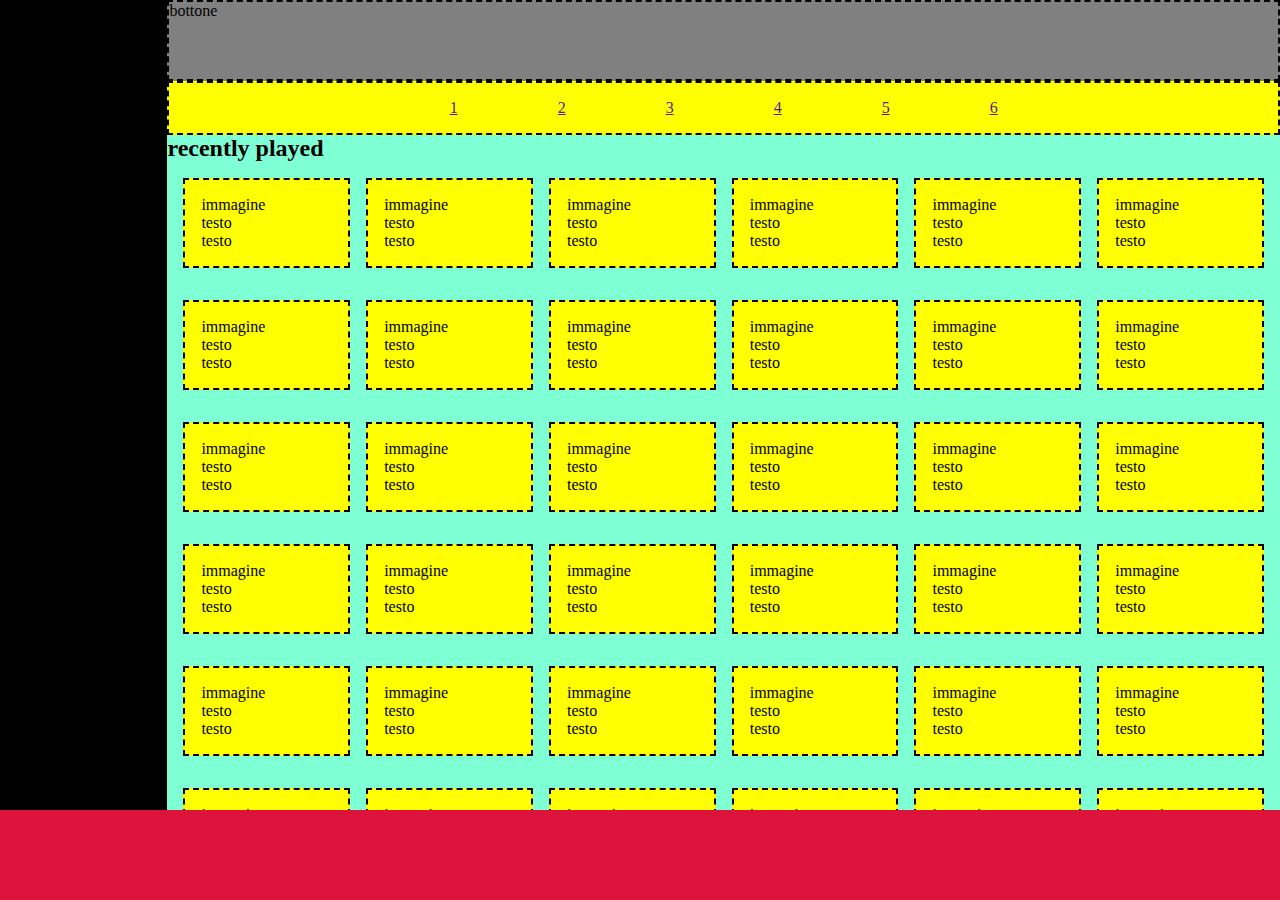
==== index.html @ cde6e920 "test scroolbar" ====
<!DOCTYPE html>
<html lang="en">
<head>
    <meta charset="UTF-8">
    <meta name="viewport" content="width=device-width, initial-scale=1.0">
    <title>spotify</title>
    <link rel="stylesheet" href="style.css">
</head>
<body>
    <main>
        <div class="container-big">
            <div class="container-left debug">
                menu left
            </div>

            <div class="container-top">
                <div class="btn-area debug"> bottone</div>
                <div class="link-area debug">
                    <a href="">1</a>
                    <a href="">2</a>
                    <a href="">3</a>
                    <a href="">4</a>
                    <a href="">5</a>
                    <a href="">6</a>
                </div>
                <h2>recently played</h2>
                <div class="container-cards">
                    <div class="card debug">
                        <div>immagine</div>
                        <p>testo</p>
                        <p>testo</p>
                    </div>
                    <div class="card debug">
                        <div>immagine</div>
                        <p>testo</p>
                        <p>testo</p>
                    </div>
                    <div class="card debug">
                        <div>immagine</div>
                        <p>testo</p>
                        <p>testo</p>
                    </div>
                    <div class="card debug">
                        <div>immagine</div>
                        <p>testo</p>
                        <p>testo</p>
                    </div>
                    <div class="card debug">
                        <div>immagine</div>
                        <p>testo</p>
                        <p>testo</p>
                    </div>
                    
                    <div class="card debug">
                        <div>immagine</div>
                        <p>testo</p>
                        <p>testo</p>
                    </div>

                </div>


                <!-- test -->
                <div class="container-cards">
                    <div class="card debug">
                        <div>immagine</div>
                        <p>testo</p>
                        <p>testo</p>
                    </div>
                    <div class="card debug">
                        <div>immagine</div>
                        <p>testo</p>
                        <p>testo</p>
                    </div>
                    <div class="card debug">
                        <div>immagine</div>
                        <p>testo</p>
                        <p>testo</p>
                    </div>
                    <div class="card debug">
                        <div>immagine</div>
                        <p>testo</p>
                        <p>testo</p>
                    </div>
                    <div class="card debug">
                        <div>immagine</div>
                        <p>testo</p>
                        <p>testo</p>
                    </div>
                    
                    <div class="card debug">
                        <div>immagine</div>
                        <p>testo</p>
                        <p>testo</p>
                    </div>

                </div>
                <div class="container-cards">
                    <div class="card debug">
                        <div>immagine</div>
                        <p>testo</p>
                        <p>testo</p>
                    </div>
                    <div class="card debug">
                        <div>immagine</div>
                        <p>testo</p>
                        <p>testo</p>
                    </div>
                    <div class="card debug">
                        <div>immagine</div>
                        <p>testo</p>
                        <p>testo</p>
                    </div>
                    <div class="card debug">
                        <div>immagine</div>
                        <p>testo</p>
                        <p>testo</p>
                    </div>
                    <div class="card debug">
                        <div>immagine</div>
                        <p>testo</p>
                        <p>testo</p>
                    </div>
                    
                    <div class="card debug">
                        <div>immagine</div>
                        <p>testo</p>
                        <p>testo</p>
                    </div>

                </div>
                <div class="container-cards">
                    <div class="card debug">
                        <div>immagine</div>
                        <p>testo</p>
                        <p>testo</p>
                    </div>
                    <div class="card debug">
                        <div>immagine</div>
                        <p>testo</p>
                        <p>testo</p>
                    </div>
                    <div class="card debug">
                        <div>immagine</div>
                        <p>testo</p>
                        <p>testo</p>
                    </div>
                    <div class="card debug">
                        <div>immagine</div>
                        <p>testo</p>
                        <p>testo</p>
                    </div>
                    <div class="card debug">
                        <div>immagine</div>
                        <p>testo</p>
                        <p>testo</p>
                    </div>
                    
                    <div class="card debug">
                        <div>immagine</div>
                        <p>testo</p>
                        <p>testo</p>
                    </div>

                </div>
                <div class="container-cards">
                    <div class="card debug">
                        <div>immagine</div>
                        <p>testo</p>
                        <p>testo</p>
                    </div>
                    <div class="card debug">
                        <div>immagine</div>
                        <p>testo</p>
                        <p>testo</p>
                    </div>
                    <div class="card debug">
                        <div>immagine</div>
                        <p>testo</p>
                        <p>testo</p>
                    </div>
                    <div class="card debug">
                        <div>immagine</div>
                        <p>testo</p>
                        <p>testo</p>
                    </div>
                    <div class="card debug">
                        <div>immagine</div>
                        <p>testo</p>
                        <p>testo</p>
                    </div>
                    
                    <div class="card debug">
                        <div>immagine</div>
                        <p>testo</p>
                        <p>testo</p>
                    </div>

                </div>
                <div class="container-cards">
                    <div class="card debug">
                        <div>immagine</div>
                        <p>testo</p>
                        <p>testo</p>
                    </div>
                    <div class="card debug">
                        <div>immagine</div>
                        <p>testo</p>
                        <p>testo</p>
                    </div>
                    <div class="card debug">
                        <div>immagine</div>
                        <p>testo</p>
                        <p>testo</p>
                    </div>
                    <div class="card debug">
                        <div>immagine</div>
                        <p>testo</p>
                        <p>testo</p>
                    </div>
                    <div class="card debug">
                        <div>immagine</div>
                        <p>testo</p>
                        <p>testo</p>
                    </div>
                    
                    <div class="card debug">
                        <div>immagine</div>
                        <p>testo</p>
                        <p>testo</p>
                    </div>

                </div>

                <!-- test -->
            </div>
        </div>
        <div class="container-toolbar"></div>
    </main>
    
</body>
</html>
---- style.css ----
/* general */

*{
    margin: 0%;
    padding: 0%;
    box-sizing: border-box;
    }

    main{
        height: 100vh;
        width: 100%;
        background-color: black;
    }

    .debug{
        border: dashed 2px;
        background-color: yellow;
    }

    .container-big{
        display: flex;
        height: 90%;
        width: 100%;
        background-color: aquamarine;

    }

    .container-left{
        width: 15%;
        height: 100%;
        background-color: black;
    }

    .container-top{
        width: 100%;
        max-height: 100%;
        overflow-y: scroll;
    }

    

    .btn-area{
        height: 10%;
        width: 100%;
        background-color: grey;
    }

    .link-area{
       padding: 1rem;
       text-align: center;
    }

    a{
        padding: 1rem 3rem;
    }


    /* sezione card */

    .container-cards{
        width: 100%;
        padding: 1rem;
        display: flex;
        gap: 1rem;
    }

    .card{
        padding: 1rem;
        width:calc(100% / 6);
    }

    .container-toolbar{
        height: 10%;
        width: 100%;
        background-color: crimson;
    }
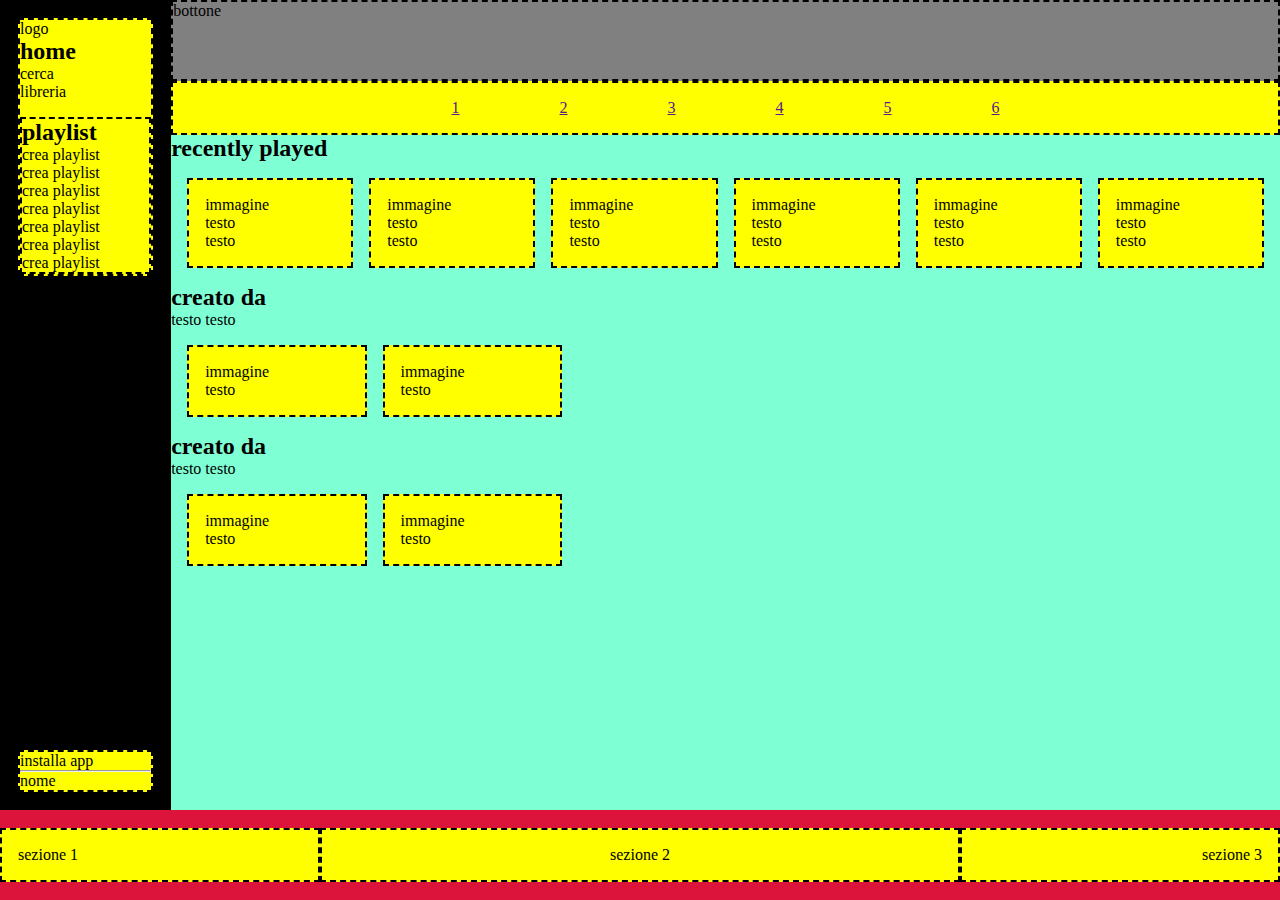
==== commit 9275f4b7: "fine struttura a blocchi desktop" ====
--- a/index.html
+++ b/index.html
@@ -9,10 +9,36 @@
 <body>
     <main>
         <div class="container-big">
-            <div class="container-left debug">
-                menu left
+            <!-- contenitore sx -->
+            <div class="container-left debug"> 
+                              
+                <div class="home debug"> 
+                    <div>logo</div>                   
+                    <h2>home</h2>
+                    <p>cerca</p>
+                    <p>libreria</p>
+                
+
+                <div class="playlist debug">
+                    <h2>playlist</h2>
+                    <p>crea playlist</p>
+                    <p>crea playlist</p>
+                    <p>crea playlist</p>
+                    <p>crea playlist</p>
+                    <p>crea playlist</p>
+                    <p>crea playlist</p>
+                    <p>crea playlist</p>
+                </div>
+                </div>
+
+                <div class="app debug">
+                    <p>installa app</p>
+                    <hr>
+                    <p>nome</p>
+                </div>
             </div>
 
+            <!-- container top -->
             <div class="container-top">
                 <div class="btn-area debug"> bottone</div>
                 <div class="link-area debug">
@@ -24,6 +50,7 @@
                     <a href="">6</a>
                 </div>
                 <h2>recently played</h2>
+                <!-- container card 1 -->
                 <div class="container-cards">
                     <div class="card debug">
                         <div>immagine</div>
@@ -58,184 +85,50 @@
                     </div>
 
                 </div>
+                <!-- container card 2 -->
+
+                <div class="container-2">
+                    <h2>creato da</h2>
+                    <p>testo testo</p>
+                    <div class="conteiner-card-2">
+                        <div class="card debug">
+                            <div>immagine</div>
+                            <p>testo</p>
+                        </div>
+
+                        <div class="card debug">
+                            <div>immagine</div>
+                            <p>testo</p>
+                        </div>
+                    </div>                  
+                </div>
+                <!-- container card 3 -->
+                <div class="container-3">
+                    <h2>creato da</h2>
+                    <p>testo testo</p>
+                    <div class="conteiner-card-3">
+                        <div class="card debug">
+                            <div>immagine</div>
+                            <p>testo</p>
+                        </div>
+
+                        <div class="card debug">
+                            <div>immagine</div>
+                            <p>testo</p>
+                        </div>
+                    </div>                  
+                </div>
 
 
-                <!-- test -->
-                <div class="container-cards">
-                    <div class="card debug">
-                        <div>immagine</div>
-                        <p>testo</p>
-                        <p>testo</p>
-                    </div>
-                    <div class="card debug">
-                        <div>immagine</div>
-                        <p>testo</p>
-                        <p>testo</p>
-                    </div>
-                    <div class="card debug">
-                        <div>immagine</div>
-                        <p>testo</p>
-                        <p>testo</p>
-                    </div>
-                    <div class="card debug">
-                        <div>immagine</div>
-                        <p>testo</p>
-                        <p>testo</p>
-                    </div>
-                    <div class="card debug">
-                        <div>immagine</div>
-                        <p>testo</p>
-                        <p>testo</p>
-                    </div>
-                    
-                    <div class="card debug">
-                        <div>immagine</div>
-                        <p>testo</p>
-                        <p>testo</p>
-                    </div>
-
-                </div>
-                <div class="container-cards">
-                    <div class="card debug">
-                        <div>immagine</div>
-                        <p>testo</p>
-                        <p>testo</p>
-                    </div>
-                    <div class="card debug">
-                        <div>immagine</div>
-                        <p>testo</p>
-                        <p>testo</p>
-                    </div>
-                    <div class="card debug">
-                        <div>immagine</div>
-                        <p>testo</p>
-                        <p>testo</p>
-                    </div>
-                    <div class="card debug">
-                        <div>immagine</div>
-                        <p>testo</p>
-                        <p>testo</p>
-                    </div>
-                    <div class="card debug">
-                        <div>immagine</div>
-                        <p>testo</p>
-                        <p>testo</p>
-                    </div>
-                    
-                    <div class="card debug">
-                        <div>immagine</div>
-                        <p>testo</p>
-                        <p>testo</p>
-                    </div>
-
-                </div>
-                <div class="container-cards">
-                    <div class="card debug">
-                        <div>immagine</div>
-                        <p>testo</p>
-                        <p>testo</p>
-                    </div>
-                    <div class="card debug">
-                        <div>immagine</div>
-                        <p>testo</p>
-                        <p>testo</p>
-                    </div>
-                    <div class="card debug">
-                        <div>immagine</div>
-                        <p>testo</p>
-                        <p>testo</p>
-                    </div>
-                    <div class="card debug">
-                        <div>immagine</div>
-                        <p>testo</p>
-                        <p>testo</p>
-                    </div>
-                    <div class="card debug">
-                        <div>immagine</div>
-                        <p>testo</p>
-                        <p>testo</p>
-                    </div>
-                    
-                    <div class="card debug">
-                        <div>immagine</div>
-                        <p>testo</p>
-                        <p>testo</p>
-                    </div>
-
-                </div>
-                <div class="container-cards">
-                    <div class="card debug">
-                        <div>immagine</div>
-                        <p>testo</p>
-                        <p>testo</p>
-                    </div>
-                    <div class="card debug">
-                        <div>immagine</div>
-                        <p>testo</p>
-                        <p>testo</p>
-                    </div>
-                    <div class="card debug">
-                        <div>immagine</div>
-                        <p>testo</p>
-                        <p>testo</p>
-                    </div>
-                    <div class="card debug">
-                        <div>immagine</div>
-                        <p>testo</p>
-                        <p>testo</p>
-                    </div>
-                    <div class="card debug">
-                        <div>immagine</div>
-                        <p>testo</p>
-                        <p>testo</p>
-                    </div>
-                    
-                    <div class="card debug">
-                        <div>immagine</div>
-                        <p>testo</p>
-                        <p>testo</p>
-                    </div>
-
-                </div>
-                <div class="container-cards">
-                    <div class="card debug">
-                        <div>immagine</div>
-                        <p>testo</p>
-                        <p>testo</p>
-                    </div>
-                    <div class="card debug">
-                        <div>immagine</div>
-                        <p>testo</p>
-                        <p>testo</p>
-                    </div>
-                    <div class="card debug">
-                        <div>immagine</div>
-                        <p>testo</p>
-                        <p>testo</p>
-                    </div>
-                    <div class="card debug">
-                        <div>immagine</div>
-                        <p>testo</p>
-                        <p>testo</p>
-                    </div>
-                    <div class="card debug">
-                        <div>immagine</div>
-                        <p>testo</p>
-                        <p>testo</p>
-                    </div>
-                    
-                    <div class="card debug">
-                        <div>immagine</div>
-                        <p>testo</p>
-                        <p>testo</p>
-                    </div>
-
-                </div>
-
-                <!-- test -->
             </div>
         </div>
-        <div class="container-toolbar"></div>
+        <!-- toolbar -->
+        <div class="container-toolbar">
+            <div class="toolbar-content-sx debug">sezione 1</div>
+            <div class="toolbar-content-cent debug">sezione 2</div>
+            <div class="toolbar-content-dx debug"> sezione 3</div>
+
+        </div>
     </main>
     
 </body>
--- a/style.css
+++ b/style.css
@@ -30,7 +30,18 @@
         width: 15%;
         height: 100%;
         background-color: black;
+        color: black;
+        display: flex;
+        flex-direction: column;
+        justify-content: space-between;
+        padding: 1rem;
     }
+
+    .playlist{
+        margin-top: 1rem;
+
+    }
+
 
     .container-top{
         width: 100%;
@@ -58,7 +69,7 @@
 
     /* sezione card */
 
-    .container-cards{
+    .container-cards, .conteiner-card-2, .conteiner-card-3{
         width: 100%;
         padding: 1rem;
         display: flex;
@@ -74,4 +85,30 @@
         height: 10%;
         width: 100%;
         background-color: crimson;
+        display: flex;
+        flex-direction: row;
+        justify-content: space-between;
+        align-items: center;
     }
+
+    .toolbar-content-sx{
+        width:25%;
+        padding: 1rem;
+
+    }
+
+    .toolbar-content-cent{
+        text-align: center;
+        width:50%;
+        padding: 1rem;
+
+        
+    }
+
+    .toolbar-content-dx{
+        text-align: right;
+        width:25%;
+        padding: 1rem;
+
+        
+    }
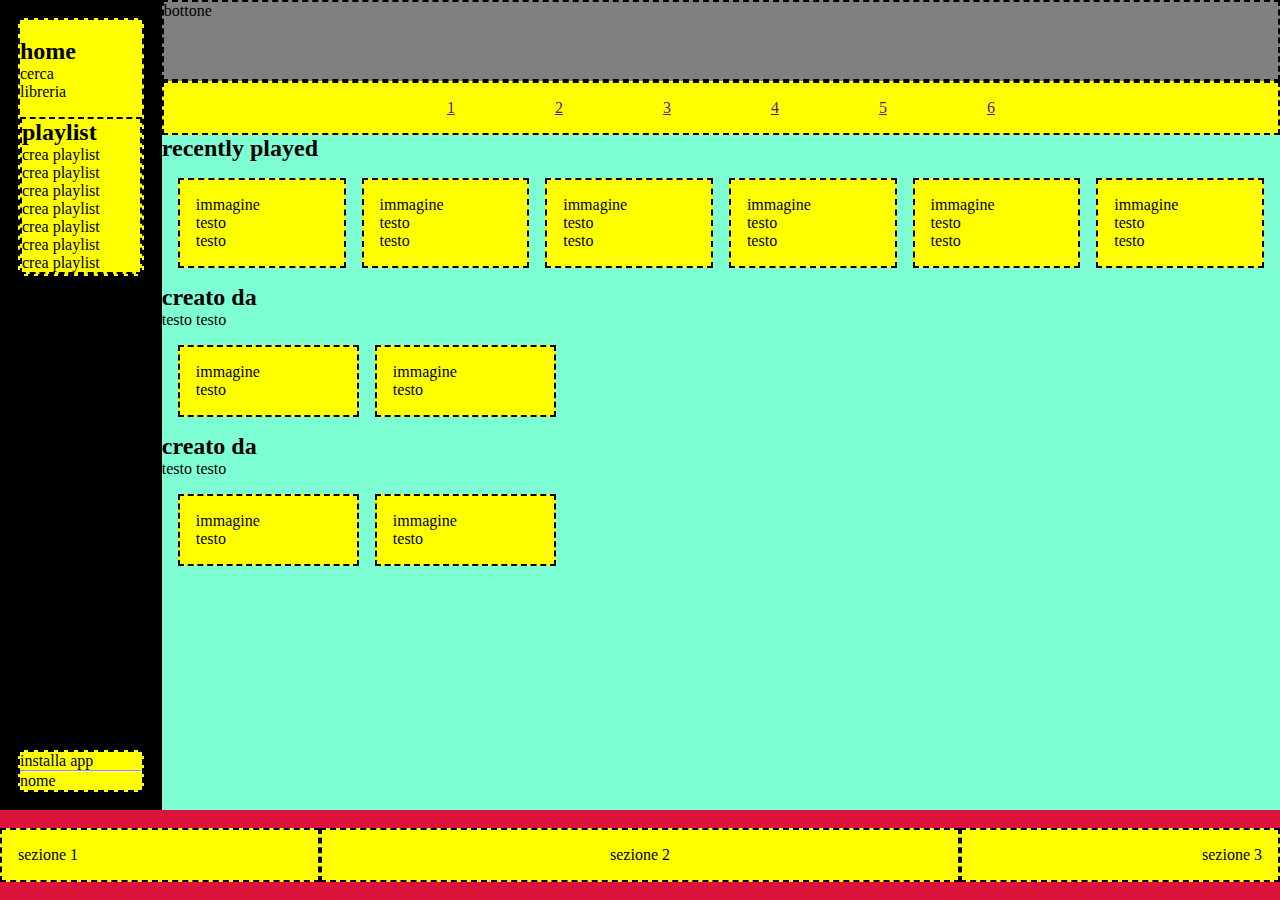
==== commit 4a453db5: "immagini" ====
--- a/index.html
+++ b/index.html
@@ -11,14 +11,17 @@
         <div class="container-big">
             <!-- contenitore sx -->
             <div class="container-left debug"> 
-                              
-                <div class="home debug"> 
-                    <div>logo</div>                   
+
+            <!-- sezione home -->
+                <div class="home debug">  
+                    <div>
+                        <img src="./" alt="">
+                    </div>                  
                     <h2>home</h2>
                     <p>cerca</p>
                     <p>libreria</p>
                 
-
+            <!-- sezione playlist -->
                 <div class="playlist debug">
                     <h2>playlist</h2>
                     <p>crea playlist</p>
@@ -30,7 +33,7 @@
                     <p>crea playlist</p>
                 </div>
                 </div>
-
+            <!-- sezione app -->
                 <div class="app debug">
                     <p>installa app</p>
                     <hr>
--- a/style.css
+++ b/style.css
@@ -27,7 +27,7 @@
     }
 
     .container-left{
-        width: 15%;
+        width: 180px;
         height: 100%;
         background-color: black;
         color: black;
@@ -108,7 +108,31 @@
     .toolbar-content-dx{
         text-align: right;
         width:25%;
-        padding: 1rem;
+        padding: 1rem;       
+    }
 
+    /* media q. tablet */
+    
+    @media screen and (max-width: 780px){
+        .container-cards{
+            flex-wrap: wrap;
+        }
+
+        .card{
+            width: calc(100% / 5);
+        }
         
     }
+
+    /* media q. smartphone */
+
+    @media screen and (max-width: 480px){
+        .container-cards{
+        flex-wrap: wrap;
+    }
+
+    .card{
+        width: calc(100% / 3);
+    }
+
+    }
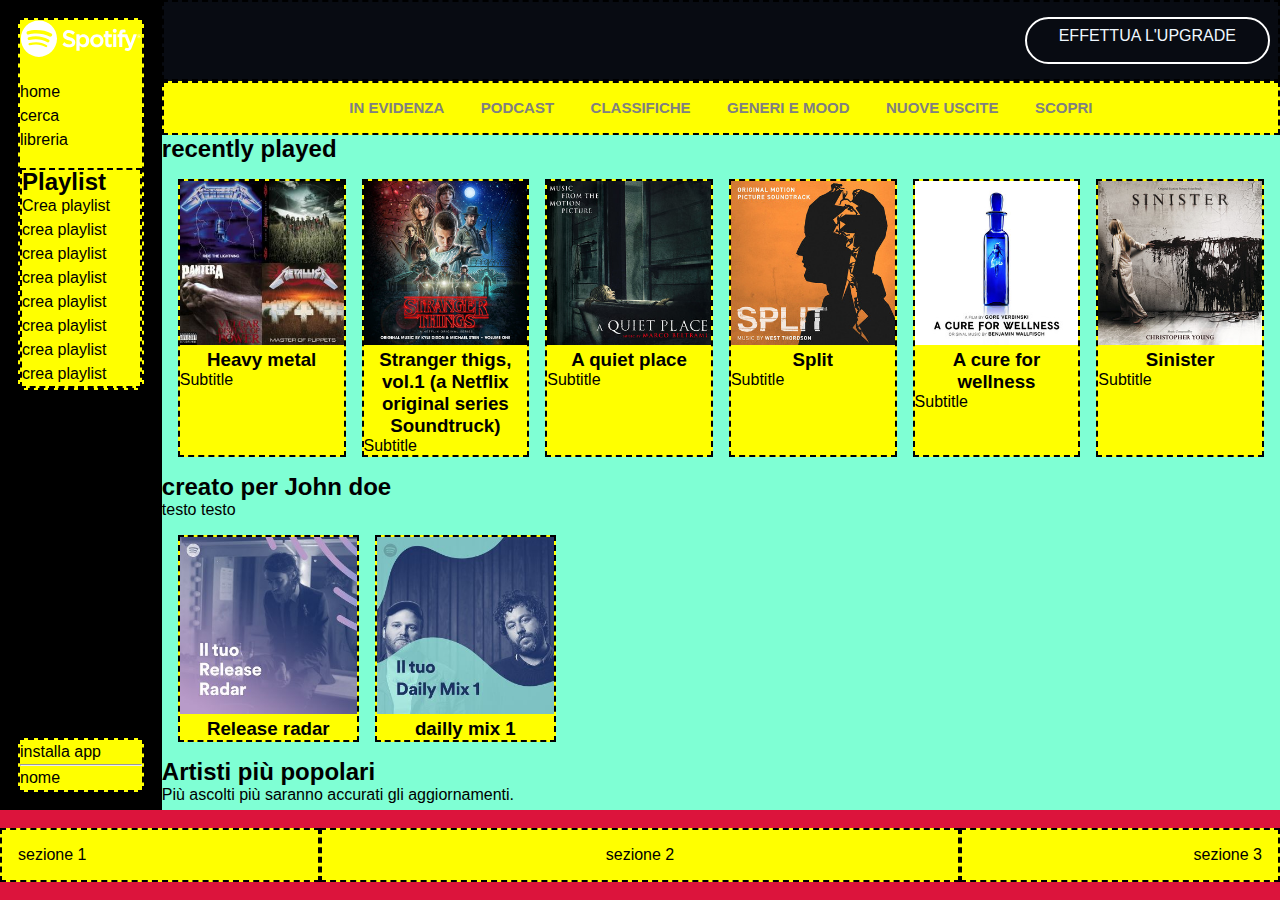
==== commit d5847502: "immagini main" ====
--- a/index.html
+++ b/index.html
@@ -5,25 +5,27 @@
     <meta name="viewport" content="width=device-width, initial-scale=1.0">
     <title>spotify</title>
     <link rel="stylesheet" href="style.css">
+    <!-- link icon -->
+    <link rel="stylesheet" href="https://cdnjs.cloudflare.com/ajax/libs/font-awesome/6.5.1/css/all.min.css"
+        integrity="sha512-DTOQO9RWCH3ppGqcWaEA1BIZOC6xxalwEsw9c2QQeAIftl+Vegovlnee1c9QX4TctnWMn13TZye+giMm8e2LwA=="
+        crossorigin="anonymous" referrerpolicy="no-referrer" />
 </head>
 <body>
     <main>
         <div class="container-big">
             <!-- contenitore sx -->
-            <div class="container-left debug"> 
-
+            <div class="container-left debug">            
             <!-- sezione home -->
-                <div class="home debug">  
-                    <div>
-                        <img src="./" alt="">
-                    </div>                  
-                    <h2>home</h2>
-                    <p>cerca</p>
-                    <p>libreria</p>
+                <div class="home debug">
+                    <img class="logo" src="./img/logo.svg" alt="logo">                          
+                    <p><i class="fa-solid fa-house"></i> home</p>
+                    <p><i class="fa-solid fa-magnifying-glass"></i> cerca</p>
+                    <p><i class="fa-solid fa-book"></i> libreria</p>
                 
             <!-- sezione playlist -->
                 <div class="playlist debug">
-                    <h2>playlist</h2>
+                    <h2>Playlist</h2>
+                    <p><i class="fa-solid fa-square-plus"></i> Crea playlist</p>
                     <p>crea playlist</p>
                     <p>crea playlist</p>
                     <p>crea playlist</p>
@@ -35,89 +37,118 @@
                 </div>
             <!-- sezione app -->
                 <div class="app debug">
-                    <p>installa app</p>
+                    <p><i class="fa-regular fa-circle-down"></i> installa app</p>
                     <hr>
-                    <p>nome</p>
+                    <p><i class="fa-regular fa-circle-user"></i> nome</p>
                 </div>
             </div>
 
             <!-- container top -->
             <div class="container-top">
-                <div class="btn-area debug"> bottone</div>
+                <div class="btn-area debug"> 
+                    <div class="btn-up">
+                        <p>EFFETTUA L'UPGRADE</p>
+                    </div>
+                </div>
                 <div class="link-area debug">
-                    <a href="">1</a>
-                    <a href="">2</a>
-                    <a href="">3</a>
-                    <a href="">4</a>
-                    <a href="">5</a>
-                    <a href="">6</a>
+                    <a href="">IN EVIDENZA</a>
+                    <a href="">PODCAST</a>
+                    <a href="">CLASSIFICHE</a>
+                    <a href="">GENERI E MOOD</a>
+                    <a href="">NUOVE USCITE</a>
+                    <a href="">SCOPRI</a>
                 </div>
                 <h2>recently played</h2>
                 <!-- container card 1 -->
                 <div class="container-cards">
+                    <!-- card 1 -->
                     <div class="card debug">
-                        <div>immagine</div>
-                        <p>testo</p>
-                        <p>testo</p>
+                        <div>
+                            <img src="./img/metal_lifting.jpg" alt="">
+                        </div>
+                        <h3>Heavy metal</h3>
+                        <p>Subtitle</p>
                     </div>
+                    <!-- card 2 -->
                     <div class="card debug">
-                        <div>immagine</div>
-                        <p>testo</p>
-                        <p>testo</p>
+                        <div>
+                            <img src="./img/stranger.jpeg" alt="">
+                        </div>
+                        <h3>Stranger thigs, vol.1 (a Netflix original series Soundtruck)</h3>
+                        <p>Subtitle</p>
                     </div>
+                    <!-- card 3 -->
                     <div class="card debug">
-                        <div>immagine</div>
-                        <p>testo</p>
-                        <p>testo</p>
+                        <div>
+                            <img src="./img/aquietplace.jpeg" alt="">
+                        </div>
+                        <h3>A quiet place</h3>
+                        <p>Subtitle</p>
                     </div>
+                    <!-- card 4 -->
                     <div class="card debug">
-                        <div>immagine</div>
-                        <p>testo</p>
-                        <p>testo</p>
+                        <div>
+                            <img src="./img/split.jpeg" alt="">
+                        </div>
+                        <h3>Split</h3>
+                        <p>Subtitle</p>
                     </div>
+                    <!-- card 5 -->
                     <div class="card debug">
-                        <div>immagine</div>
-                        <p>testo</p>
-                        <p>testo</p>
+                        <div>
+                            <img src="./img/cure.jpeg" alt="">
+                        </div>
+                        <h3>A cure for wellness</h3>
+                        <p>Subtitle</p>
                     </div>
-                    
+                    <!-- card 6 -->
                     <div class="card debug">
-                        <div>immagine</div>
-                        <p>testo</p>
-                        <p>testo</p>
+                        <div>
+                            <img src="./img/sinister.jpeg" alt="">
+                        </div>
+                        <h3>Sinister</h3>
+                        <p>Subtitle</p>
                     </div>
 
                 </div>
                 <!-- container card 2 -->
 
                 <div class="container-2">
-                    <h2>creato da</h2>
+                    <h2>creato per John doe</h2>
                     <p>testo testo</p>
                     <div class="conteiner-card-2">
                         <div class="card debug">
-                            <div>immagine</div>
-                            <p>testo</p>
+                            <div>
+                                <img src="./img/radar.jpeg" alt="">
+                            </div>
+                            <h3>Release radar</h3>
                         </div>
 
                         <div class="card debug">
-                            <div>immagine</div>
-                            <p>testo</p>
+                            <div>
+                                <img src="./img/mixdaily.jpeg" alt="">
+                            </div>
+                            <h3>dailly mix 1</h3>
                         </div>
                     </div>                  
                 </div>
                 <!-- container card 3 -->
                 <div class="container-3">
-                    <h2>creato da</h2>
-                    <p>testo testo</p>
+                    <h2>Artisti più popolari</h2>
+                    <p>Più ascolti più saranno accurati gli aggiornamenti.</p>
                     <div class="conteiner-card-3">
                         <div class="card debug">
-                            <div>immagine</div>
-                            <p>testo</p>
+                            <div>
+                                <img src="./img/player_left.jpg" alt="">
+                            </div>
+                            <h3>Player left</h3>
                         </div>
 
                         <div class="card debug">
-                            <div>immagine</div>
-                            <p>testo</p>
+                            <div>
+                                <img src="./img/youg.jpeg" alt="">
+                            </div>
+                            <h3>Young</h3>
                         </div>
                     </div>                  
                 </div>
--- a/style.css
+++ b/style.css
@@ -5,6 +5,10 @@
     margin: 0%;
     padding: 0%;
     box-sizing: border-box;
+    }
+
+    body{
+        font-family: sans-serif;
     }
 
     main{
@@ -17,6 +21,19 @@
         border: dashed 2px;
         background-color: yellow;
     }
+
+    img{
+        width: 100%;
+    }
+
+    /* sezione h */
+
+    h3{
+        
+        text-align: center;
+    }
+
+    /* main */
 
     .container-big{
         display: flex;
@@ -35,6 +52,11 @@
         flex-direction: column;
         justify-content: space-between;
         padding: 1rem;
+        line-height: 1.5rem;
+    }
+
+    .logo{
+        margin-bottom: 1rem;
     }
 
     .playlist{
@@ -54,7 +76,21 @@
     .btn-area{
         height: 10%;
         width: 100%;
-        background-color: grey;
+        background-color: #080B12;
+        display: flex;
+        justify-content: end;
+        align-items: center;
+    }
+
+    .btn-up{
+        padding: 0.5rem 2rem;
+       border: solid 2px white;
+        border-radius: 25px;   
+        background-color: #080B12;
+        color: aliceblue;
+        text-decoration: none;
+        height: 60%;
+        margin-right: 0.5rem;
     }
 
     .link-area{
@@ -63,7 +99,11 @@
     }
 
     a{
-        padding: 1rem 3rem;
+        padding: 0.5rem 1rem;
+        text-decoration: none;
+        color: grey;
+        font-size: 15px;
+        font-weight: 600;
     }
 
 
@@ -77,7 +117,6 @@
     }
 
     .card{
-        padding: 1rem;
         width:calc(100% / 6);
     }
 
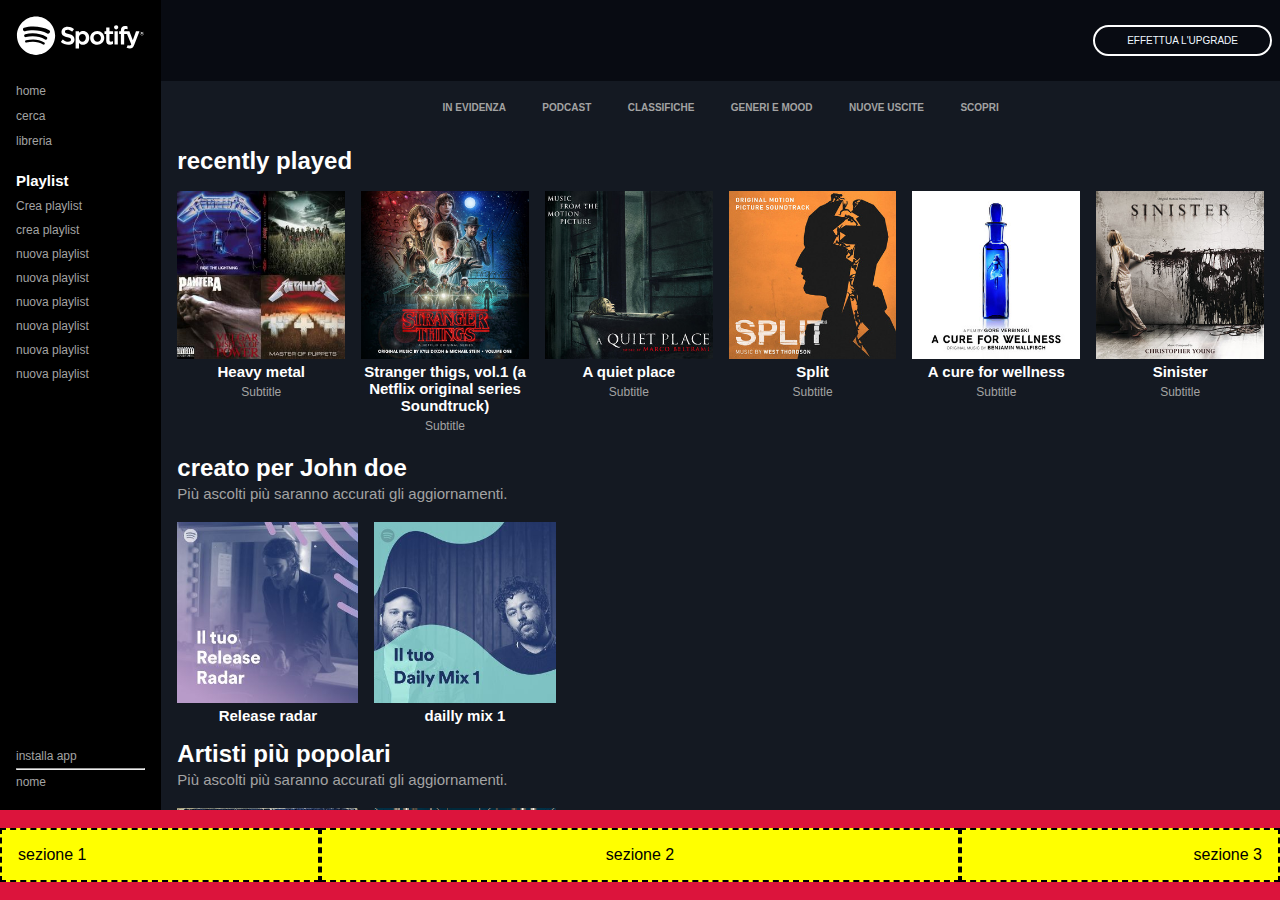
==== commit 79c899b4: "sezioni h e p" ====
--- a/index.html
+++ b/index.html
@@ -14,43 +14,43 @@
     <main>
         <div class="container-big">
             <!-- contenitore sx -->
-            <div class="container-left debug">            
+            <div class="container-left">            
             <!-- sezione home -->
-                <div class="home debug">
+                <div class="home">
                     <img class="logo" src="./img/logo.svg" alt="logo">                          
-                    <p><i class="fa-solid fa-house"></i> home</p>
-                    <p><i class="fa-solid fa-magnifying-glass"></i> cerca</p>
-                    <p><i class="fa-solid fa-book"></i> libreria</p>
+                    <p class="p-playlist"><i class="fa-solid fa-house"></i> home</p>
+                    <p class="p-playlist"><i class="fa-solid fa-magnifying-glass"></i> cerca</p>
+                    <p class="p-playlist"><i class="fa-solid fa-book"></i> libreria</p>
                 
             <!-- sezione playlist -->
-                <div class="playlist debug">
-                    <h2>Playlist</h2>
-                    <p><i class="fa-solid fa-square-plus"></i> Crea playlist</p>
-                    <p>crea playlist</p>
-                    <p>crea playlist</p>
-                    <p>crea playlist</p>
-                    <p>crea playlist</p>
-                    <p>crea playlist</p>
-                    <p>crea playlist</p>
-                    <p>crea playlist</p>
+                <div class="playlist">
+                    <h1>Playlist</h1>
+                    <p class="p-playlist"><i class="fa-solid fa-square-plus"></i> Crea playlist</p>
+                    <p class="p-playlist">crea playlist</p>
+                    <p class="p-playlist">nuova playlist</p>
+                    <p class="p-playlist">nuova playlist</p>
+                    <p class="p-playlist">nuova playlist</p>
+                    <p class="p-playlist">nuova playlist</p>
+                    <p class="p-playlist">nuova playlist</p>
+                    <p class="p-playlist">nuova playlist</p>
                 </div>
                 </div>
             <!-- sezione app -->
-                <div class="app debug">
-                    <p><i class="fa-regular fa-circle-down"></i> installa app</p>
+                <div class="app">
+                    <p class="p-playlist"><i class="fa-regular fa-circle-down"></i> installa app</p>
                     <hr>
-                    <p><i class="fa-regular fa-circle-user"></i> nome</p>
+                    <p class="p-playlist"><i class="fa-regular fa-circle-user"></i> nome</p>
                 </div>
             </div>
 
             <!-- container top -->
             <div class="container-top">
-                <div class="btn-area debug"> 
+                <div class="btn-area"> 
                     <div class="btn-up">
                         <p>EFFETTUA L'UPGRADE</p>
                     </div>
                 </div>
-                <div class="link-area debug">
+                <div class="link-area">
                     <a href="">IN EVIDENZA</a>
                     <a href="">PODCAST</a>
                     <a href="">CLASSIFICHE</a>
@@ -62,52 +62,52 @@
                 <!-- container card 1 -->
                 <div class="container-cards">
                     <!-- card 1 -->
-                    <div class="card debug">
+                    <div class="card">
                         <div>
                             <img src="./img/metal_lifting.jpg" alt="">
                         </div>
                         <h3>Heavy metal</h3>
-                        <p>Subtitle</p>
+                        <p class="subtitle">Subtitle</p>
                     </div>
                     <!-- card 2 -->
-                    <div class="card debug">
+                    <div class="card">
                         <div>
                             <img src="./img/stranger.jpeg" alt="">
                         </div>
                         <h3>Stranger thigs, vol.1 (a Netflix original series Soundtruck)</h3>
-                        <p>Subtitle</p>
+                        <p class="subtitle">Subtitle</p>
                     </div>
                     <!-- card 3 -->
-                    <div class="card debug">
+                    <div class="card">
                         <div>
                             <img src="./img/aquietplace.jpeg" alt="">
                         </div>
                         <h3>A quiet place</h3>
-                        <p>Subtitle</p>
+                        <p class="subtitle">Subtitle</p>
                     </div>
                     <!-- card 4 -->
-                    <div class="card debug">
+                    <div class="card">
                         <div>
                             <img src="./img/split.jpeg" alt="">
                         </div>
                         <h3>Split</h3>
-                        <p>Subtitle</p>
+                        <p class="subtitle">Subtitle</p>
                     </div>
                     <!-- card 5 -->
-                    <div class="card debug">
+                    <div class="card">
                         <div>
                             <img src="./img/cure.jpeg" alt="">
                         </div>
                         <h3>A cure for wellness</h3>
-                        <p>Subtitle</p>
+                        <p class="subtitle">Subtitle</p>
                     </div>
                     <!-- card 6 -->
-                    <div class="card debug">
+                    <div class="card">
                         <div>
                             <img src="./img/sinister.jpeg" alt="">
                         </div>
                         <h3>Sinister</h3>
-                        <p>Subtitle</p>
+                        <p class="subtitle">Subtitle</p>
                     </div>
 
                 </div>
@@ -115,16 +115,16 @@
 
                 <div class="container-2">
                     <h2>creato per John doe</h2>
-                    <p>testo testo</p>
+                    <p class="p-main-content">Più ascolti più saranno accurati gli aggiornamenti.</p>
                     <div class="conteiner-card-2">
-                        <div class="card debug">
+                        <div class="card">
                             <div>
                                 <img src="./img/radar.jpeg" alt="">
                             </div>
                             <h3>Release radar</h3>
                         </div>
 
-                        <div class="card debug">
+                        <div class="card">
                             <div>
                                 <img src="./img/mixdaily.jpeg" alt="">
                             </div>
@@ -135,16 +135,16 @@
                 <!-- container card 3 -->
                 <div class="container-3">
                     <h2>Artisti più popolari</h2>
-                    <p>Più ascolti più saranno accurati gli aggiornamenti.</p>
+                    <p class="p-main-content">Più ascolti più saranno accurati gli aggiornamenti.</p>
                     <div class="conteiner-card-3">
-                        <div class="card debug">
+                        <div class="card">
                             <div>
                                 <img src="./img/player_left.jpg" alt="">
                             </div>
                             <h3>Player left</h3>
                         </div>
 
-                        <div class="card debug">
+                        <div class="card">
                             <div>
                                 <img src="./img/youg.jpeg" alt="">
                             </div>
--- a/style.css
+++ b/style.css
@@ -28,9 +28,45 @@
 
     /* sezione h */
 
+    h1{
+        font-size: 15px;
+        color: white;
+        line-height: 1.5rem;
+    }
+
+    h2{
+        padding-left: 1rem;
+        color: white;
+
+    }
+
     h3{
-        
+        color: white;
         text-align: center;
+        font-size: 15px;
+    }
+
+    .fa-solid{
+        font-size: 15px;
+    }
+
+    .p-playlist{
+        color: #A3A3A3;
+        font-size: 12px;
+    }
+
+    .p-main-content{
+        padding-left: 1rem;
+        color: #A3A3A3;
+        font-size: 15px;
+        line-height: 1.5rem;
+    }
+
+    .subtitle{
+        font-size: 12px;
+        text-align: center;
+        color: #A3A3A3;
+        line-height: 1.5rem;
     }
 
     /* main */
@@ -39,7 +75,7 @@
         display: flex;
         height: 90%;
         width: 100%;
-        background-color: aquamarine;
+        background-color: #141922;
 
     }
 
@@ -89,20 +125,20 @@
         background-color: #080B12;
         color: aliceblue;
         text-decoration: none;
-        height: 60%;
+        font-size: 10px;
         margin-right: 0.5rem;
     }
 
     .link-area{
-       padding: 1rem;
+       padding: 1rem 0 2rem 0;
        text-align: center;
     }
 
     a{
-        padding: 0.5rem 1rem;
+        padding: 0.1rem 1rem;
         text-decoration: none;
-        color: grey;
-        font-size: 15px;
+        color: #A3A3A3;
+        font-size: 10px;
         font-weight: 600;
     }
 
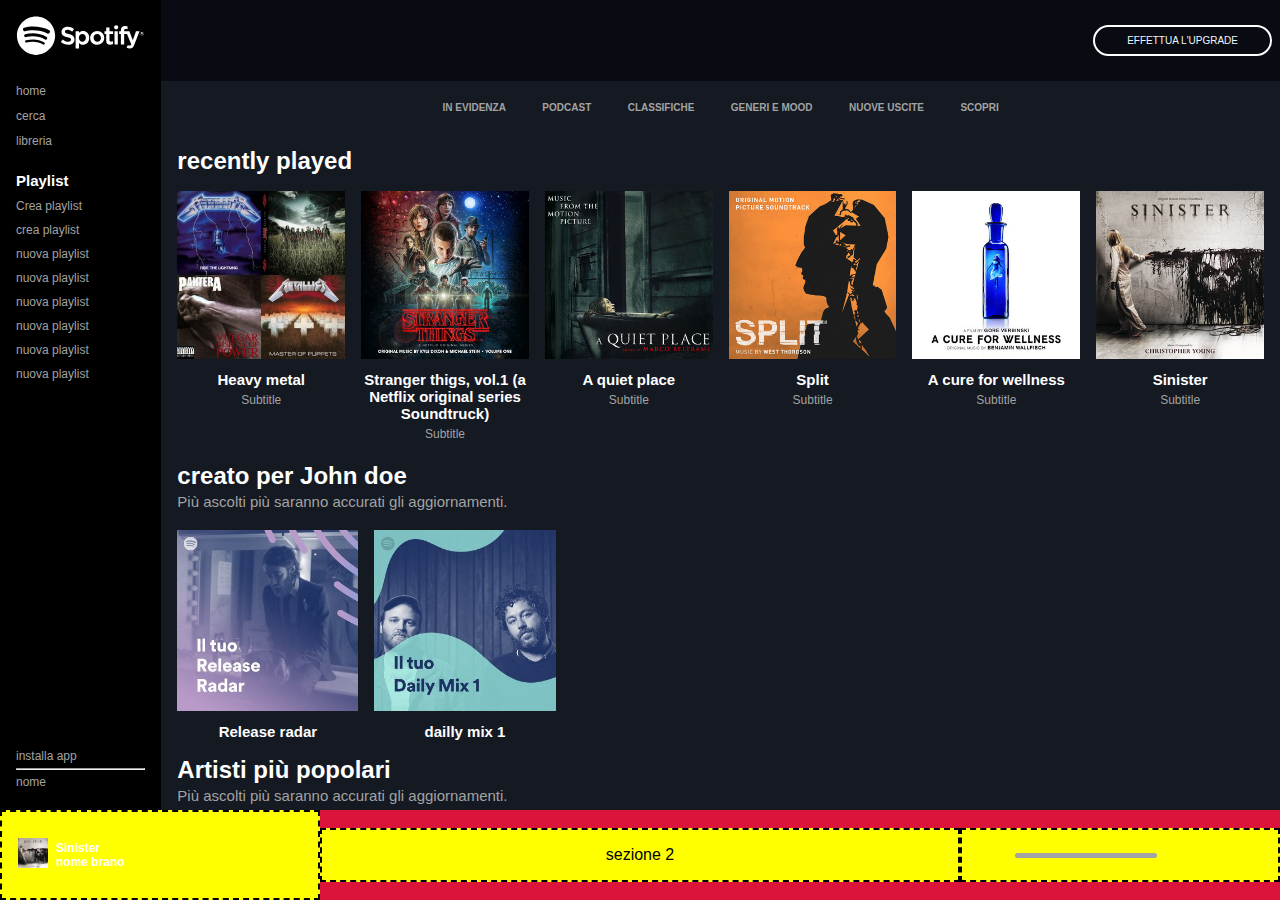
==== commit 2747d4ab: "icone toolbar" ====
--- a/index.html
+++ b/index.html
@@ -158,11 +158,30 @@
         </div>
         <!-- toolbar -->
         <div class="container-toolbar">
-            <div class="toolbar-content-sx debug">sezione 1</div>
+            <div class="toolbar-content-sx debug">
+                <div>
+                    <img class="sinister-small" src="./img/sinister.jpeg" alt="">
+                </div>
+                <div>
+                    <h4>Sinister </h4>
+                    <h4>nome brano</h4>  
+                </div>
+                <div class="container-icon-sx">
+                    <i class="fa-regular fa-heart"></i>  <i class="fa-regular fa-folder"></i>
+                </div>                 
+            </div>
             <div class="toolbar-content-cent debug">sezione 2</div>
-            <div class="toolbar-content-dx debug"> sezione 3</div>
+            <div class="toolbar-content-dx debug">
+                <div class="container-icon-dx">
+                    <i class="fa-solid fa-list"></i>
+                    <i class="fa-solid fa-desktop"></i> 
+                    <i class="fa-solid fa-volume-high"></i>
+                </div>
+                <div class="volume"></div>
 
-        </div>
+            </div>
+
+        </div> 
     </main>
     
 </body>
--- a/style.css
+++ b/style.css
@@ -44,6 +44,14 @@
         color: white;
         text-align: center;
         font-size: 15px;
+        padding-top: 0.5rem;
+    }
+
+    h4{
+        font-size: 12px;
+        color: white;
+        margin-right: 2rem;
+        padding-left: 0.5rem;
     }
 
     .fa-solid{
@@ -167,9 +175,18 @@
     }
 
     .toolbar-content-sx{
+        height: 100%;
         width:25%;
         padding: 1rem;
-
+        display: flex;
+        flex-direction: row;
+        align-items: center;
+
+    }
+
+    .sinister-small{
+        width: 30px;
+        height: 30px;
     }
 
     .toolbar-content-cent{
@@ -183,7 +200,22 @@
     .toolbar-content-dx{
         text-align: right;
         width:25%;
-        padding: 1rem;       
+        padding: 1rem;
+        display: flex;   
+        flex-direction: row;
+        align-items: center;
+        gap: 0.5rem;
+    }
+
+    .fa-list, .fa-desktop, .fa-volume-high{
+        padding: 0 0.3rem;
+    }
+
+    .volume{
+        height: 5px;
+        width: 50%;
+        border-radius: 25px;
+        background-color: #A3A3A3;
     }
 
     /* media q. tablet */
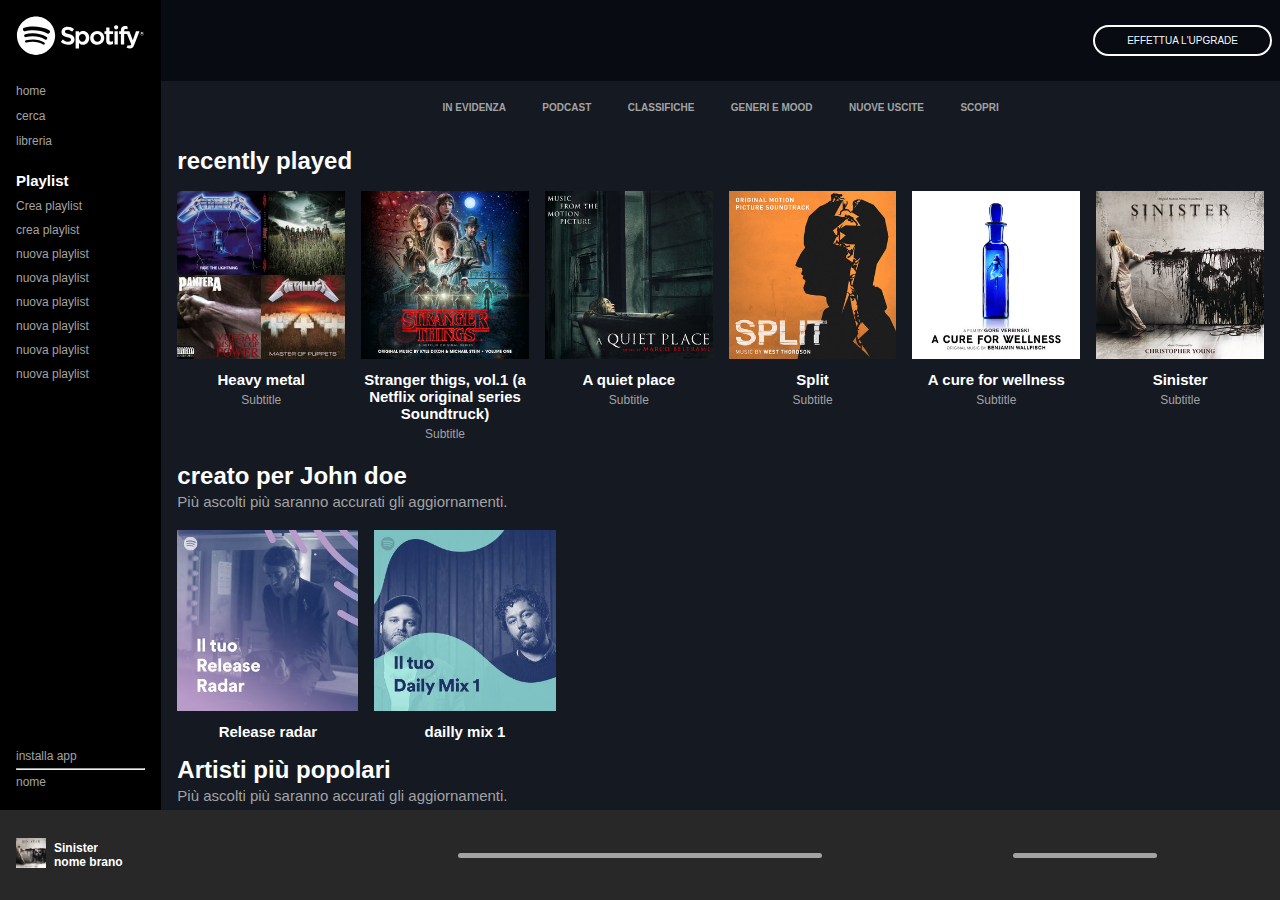
==== commit 886a4f0d: "hover su immagini" ====
--- a/index.html
+++ b/index.html
@@ -63,48 +63,66 @@
                 <div class="container-cards">
                     <!-- card 1 -->
                     <div class="card">
-                        <div>
+                        <div class="img-container">
                             <img src="./img/metal_lifting.jpg" alt="">
+                            <div class="content">
+                                <i class="fa-regular fa-circle-play "></i>
+                            </div>                                                      
                         </div>
                         <h3>Heavy metal</h3>
                         <p class="subtitle">Subtitle</p>
                     </div>
                     <!-- card 2 -->
                     <div class="card">
-                        <div>
+                        <div class="img-container">
                             <img src="./img/stranger.jpeg" alt="">
-                        </div>
-                        <h3>Stranger thigs, vol.1 (a Netflix original series Soundtruck)</h3>
-                        <p class="subtitle">Subtitle</p>
+                            <div class="content">
+                                <i class="fa-regular fa-circle-play "></i>
+                            </div>                                              
+                        </div>
+                            <h3>Stranger thigs, vol.1 (a Netflix original series Soundtruck)</h3>
+                            <p class="subtitle">Subtitle</p>
                     </div>
                     <!-- card 3 -->
                     <div class="card">
-                        <div>
+                        <div class="img-container">
                             <img src="./img/aquietplace.jpeg" alt="">
-                        </div>
-                        <h3>A quiet place</h3>
-                        <p class="subtitle">Subtitle</p>
+                            <div class="content">
+                                <i class="fa-regular fa-circle-play "></i>
+                            </div> 
+                        </div>
+                            <h3>A quiet place</h3>
+                            <p class="subtitle">Subtitle</p>
                     </div>
                     <!-- card 4 -->
                     <div class="card">
-                        <div>
+                        <div class="img-container">
                             <img src="./img/split.jpeg" alt="">
+                            <div class="content">
+                                <i class="fa-regular fa-circle-play "></i>
+                            </div> 
                         </div>
                         <h3>Split</h3>
                         <p class="subtitle">Subtitle</p>
                     </div>
                     <!-- card 5 -->
                     <div class="card">
-                        <div>
+                        <div class="img-container">
                             <img src="./img/cure.jpeg" alt="">
+                            <div class="content">
+                                <i class="fa-regular fa-circle-play "></i>
+                            </div> 
                         </div>
                         <h3>A cure for wellness</h3>
                         <p class="subtitle">Subtitle</p>
                     </div>
                     <!-- card 6 -->
                     <div class="card">
-                        <div>
+                        <div class="img-container">
                             <img src="./img/sinister.jpeg" alt="">
+                            <div class="content">
+                                <i class="fa-regular fa-circle-play "></i>
+                            </div> 
                         </div>
                         <h3>Sinister</h3>
                         <p class="subtitle">Subtitle</p>
@@ -118,15 +136,21 @@
                     <p class="p-main-content">Più ascolti più saranno accurati gli aggiornamenti.</p>
                     <div class="conteiner-card-2">
                         <div class="card">
-                            <div>
+                            <div class="img-container">
                                 <img src="./img/radar.jpeg" alt="">
+                                <div class="content">
+                                    <i class="fa-regular fa-circle-play "></i>
+                                </div> 
                             </div>
                             <h3>Release radar</h3>
                         </div>
 
                         <div class="card">
-                            <div>
+                            <div class="img-container">
                                 <img src="./img/mixdaily.jpeg" alt="">
+                                <div class="content">
+                                    <i class="fa-regular fa-circle-play "></i>
+                                </div> 
                             </div>
                             <h3>dailly mix 1</h3>
                         </div>
@@ -138,15 +162,21 @@
                     <p class="p-main-content">Più ascolti più saranno accurati gli aggiornamenti.</p>
                     <div class="conteiner-card-3">
                         <div class="card">
-                            <div>
+                            <div class="img-container">
                                 <img src="./img/player_left.jpg" alt="">
+                                <div class="content">
+                                    <i class="fa-regular fa-circle-play "></i>
+                                </div> 
                             </div>
                             <h3>Player left</h3>
                         </div>
 
                         <div class="card">
-                            <div>
+                            <div class="img-container">
                                 <img src="./img/youg.jpeg" alt="">
+                                <div class="content">
+                                    <i class="fa-regular fa-circle-play "></i>
+                                </div> 
                             </div>
                             <h3>Young</h3>
                         </div>
@@ -158,7 +188,9 @@
         </div>
         <!-- toolbar -->
         <div class="container-toolbar">
-            <div class="toolbar-content-sx debug">
+
+            <!-- sezione sx toolbar -->
+            <div class="toolbar-content-sx">
                 <div>
                     <img class="sinister-small" src="./img/sinister.jpeg" alt="">
                 </div>
@@ -170,15 +202,30 @@
                     <i class="fa-regular fa-heart"></i>  <i class="fa-regular fa-folder"></i>
                 </div>                 
             </div>
-            <div class="toolbar-content-cent debug">sezione 2</div>
-            <div class="toolbar-content-dx debug">
+            <!-- sezione cen toolbar -->
+            <div class="toolbar-content-cent">
+                <div class="container-icon-cen">
+                    <i class="fa-solid fa-shuffle"></i>
+                    <i class="fa-solid fa-backward-step"></i>
+                    <i class="fa-regular fa-circle-play"></i>
+                    <i class="fa-solid fa-forward-step"></i>
+                    <i class="fa-solid fa-rotate-right"></i>
+                </div>
+                <!-- barra durata -->               
+                <div class="music"></div>
+                
+
+
+            </div>
+
+            <!-- sezione dx toolbar -->
+            <div class="toolbar-content-dx">
                 <div class="container-icon-dx">
                     <i class="fa-solid fa-list"></i>
                     <i class="fa-solid fa-desktop"></i> 
                     <i class="fa-solid fa-volume-high"></i>
                 </div>
                 <div class="volume"></div>
-
             </div>
 
         </div> 
--- a/style.css
+++ b/style.css
@@ -160,6 +160,39 @@
         gap: 1rem;
     }
 
+    .img-container{
+        position: relative;
+    }
+
+    #play-hoover{
+        position: absolute;
+        font-size: 50px;
+        top: 30%;
+        left: 35%;
+        color: white;
+        display: none;
+    }
+
+    .content{
+        display: flex;
+        flex-direction: row;
+        justify-content: center;
+        align-items: center;
+        color: white;
+        font-size: 40px;
+        width: 100%;
+        height: 100%;
+        top: 0;
+        left: 0;
+        position: absolute;
+        background: rgba(0, 0, 0, 0.6);
+        opacity: 0;
+    }
+
+    .content:hover{
+        opacity: 1;
+    }
+    
     .card{
         width:calc(100% / 6);
     }
@@ -167,7 +200,7 @@
     .container-toolbar{
         height: 10%;
         width: 100%;
-        background-color: crimson;
+        background-color: #282828;
         display: flex;
         flex-direction: row;
         justify-content: space-between;
@@ -181,6 +214,7 @@
         display: flex;
         flex-direction: row;
         align-items: center;
+        color: white;
 
     }
 
@@ -193,8 +227,16 @@
         text-align: center;
         width:50%;
         padding: 1rem;
-
-        
+        color: white;
+    
+    }
+
+    .music{
+        margin: 0 auto;
+        height: 5px;
+        width: 60%;
+        border-radius: 25px;
+        background-color: #A3A3A3;
     }
 
     .toolbar-content-dx{
@@ -205,6 +247,8 @@
         flex-direction: row;
         align-items: center;
         gap: 0.5rem;
+        color: white;
+        font-size: 10px;
     }
 
     .fa-list, .fa-desktop, .fa-volume-high{
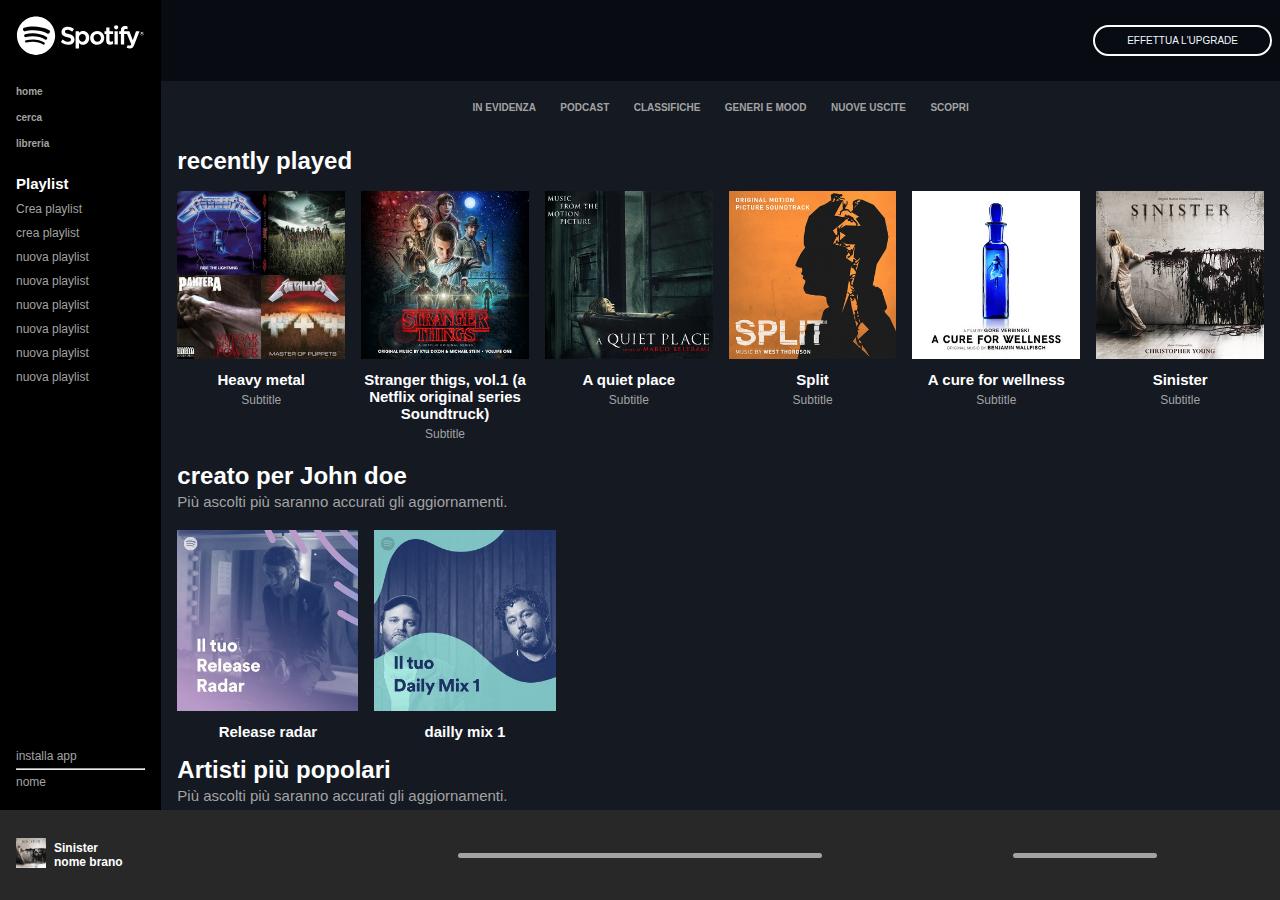
==== commit 701770af: "hover menu sx" ====
--- a/index.html
+++ b/index.html
@@ -16,11 +16,11 @@
             <!-- contenitore sx -->
             <div class="container-left">            
             <!-- sezione home -->
-                <div class="home">
-                    <img class="logo" src="./img/logo.svg" alt="logo">                          
-                    <p class="p-playlist"><i class="fa-solid fa-house"></i> home</p>
-                    <p class="p-playlist"><i class="fa-solid fa-magnifying-glass"></i> cerca</p>
-                    <p class="p-playlist"><i class="fa-solid fa-book"></i> libreria</p>
+                <div class="home">                     
+                     <img class="logo" src="./img/logo.svg" alt="logo">
+                     <a id="nav" href=""><i class="fa-solid fa-house"></i> home</a>
+                     <a id="nav" href=""><i class="fa-solid fa-magnifying-glass"></i> cerca</a>
+                     <a id="nav" href=""><i class="fa-solid fa-book"></i> libreria</a>
                 
             <!-- sezione playlist -->
                 <div class="playlist">
--- a/style.css
+++ b/style.css
@@ -17,10 +17,7 @@
         background-color: black;
     }
 
-    .debug{
-        border: dashed 2px;
-        background-color: yellow;
-    }
+
 
     img{
         width: 100%;
@@ -61,6 +58,30 @@
     .p-playlist{
         color: #A3A3A3;
         font-size: 12px;
+    }
+
+    .p-menu{
+        color: #A3A3A3;
+        font-size: 12px;
+        position: relative;
+        padding: 0 10px;
+    }
+    p.menu::after{
+        content: "";
+        position: absolute;
+        background-color: greenyellow;
+        width:0;
+        height: 3px;
+        left: 0;
+        bottom: 0;
+        transition: 0.3s;
+    }
+    .p-menu:hover{
+        color: white;
+    }
+
+    .p-menu:hover:after{
+       width: 100%;
     }
 
     .p-main-content{
@@ -148,6 +169,58 @@
         color: #A3A3A3;
         font-size: 10px;
         font-weight: 600;
+        position: relative;
+        padding: 0 10px;
+    }
+
+    a::after{
+        content: "";
+        position: absolute;
+        background-color: greenyellow;
+        height: 3px;
+        width: 0;
+        left: 0;
+        bottom: -10px;
+        transition: 0.3s;
+    }
+    a:hover{
+        color: white;
+    }
+
+    a:hover:after{
+        width: 100%;
+    }
+
+    /* prova */
+
+    #nav{
+        text-decoration: none;
+        color: #A3A3A3;
+        font-size: 10px;
+        font-weight: 600;
+        position: relative;
+        padding: 0;
+        display: block;
+
+    }
+
+    #nav::after{
+        content: "";
+        position: absolute;
+        background-color: greenyellow;
+        height:0;
+        width:3px;
+        left: -15px;
+        bottom: 0;
+        transition: 0.3s;
+
+    }
+    #nav:hover{
+        color: white;
+    }
+
+    #nav:hover:after{
+        height: 100%;
     }
 
 
@@ -164,14 +237,7 @@
         position: relative;
     }
 
-    #play-hoover{
-        position: absolute;
-        font-size: 50px;
-        top: 30%;
-        left: 35%;
-        color: white;
-        display: none;
-    }
+    
 
     .content{
         display: flex;
@@ -187,6 +253,7 @@
         position: absolute;
         background: rgba(0, 0, 0, 0.6);
         opacity: 0;
+        transition: 0.6s;
     }
 
     .content:hover{
